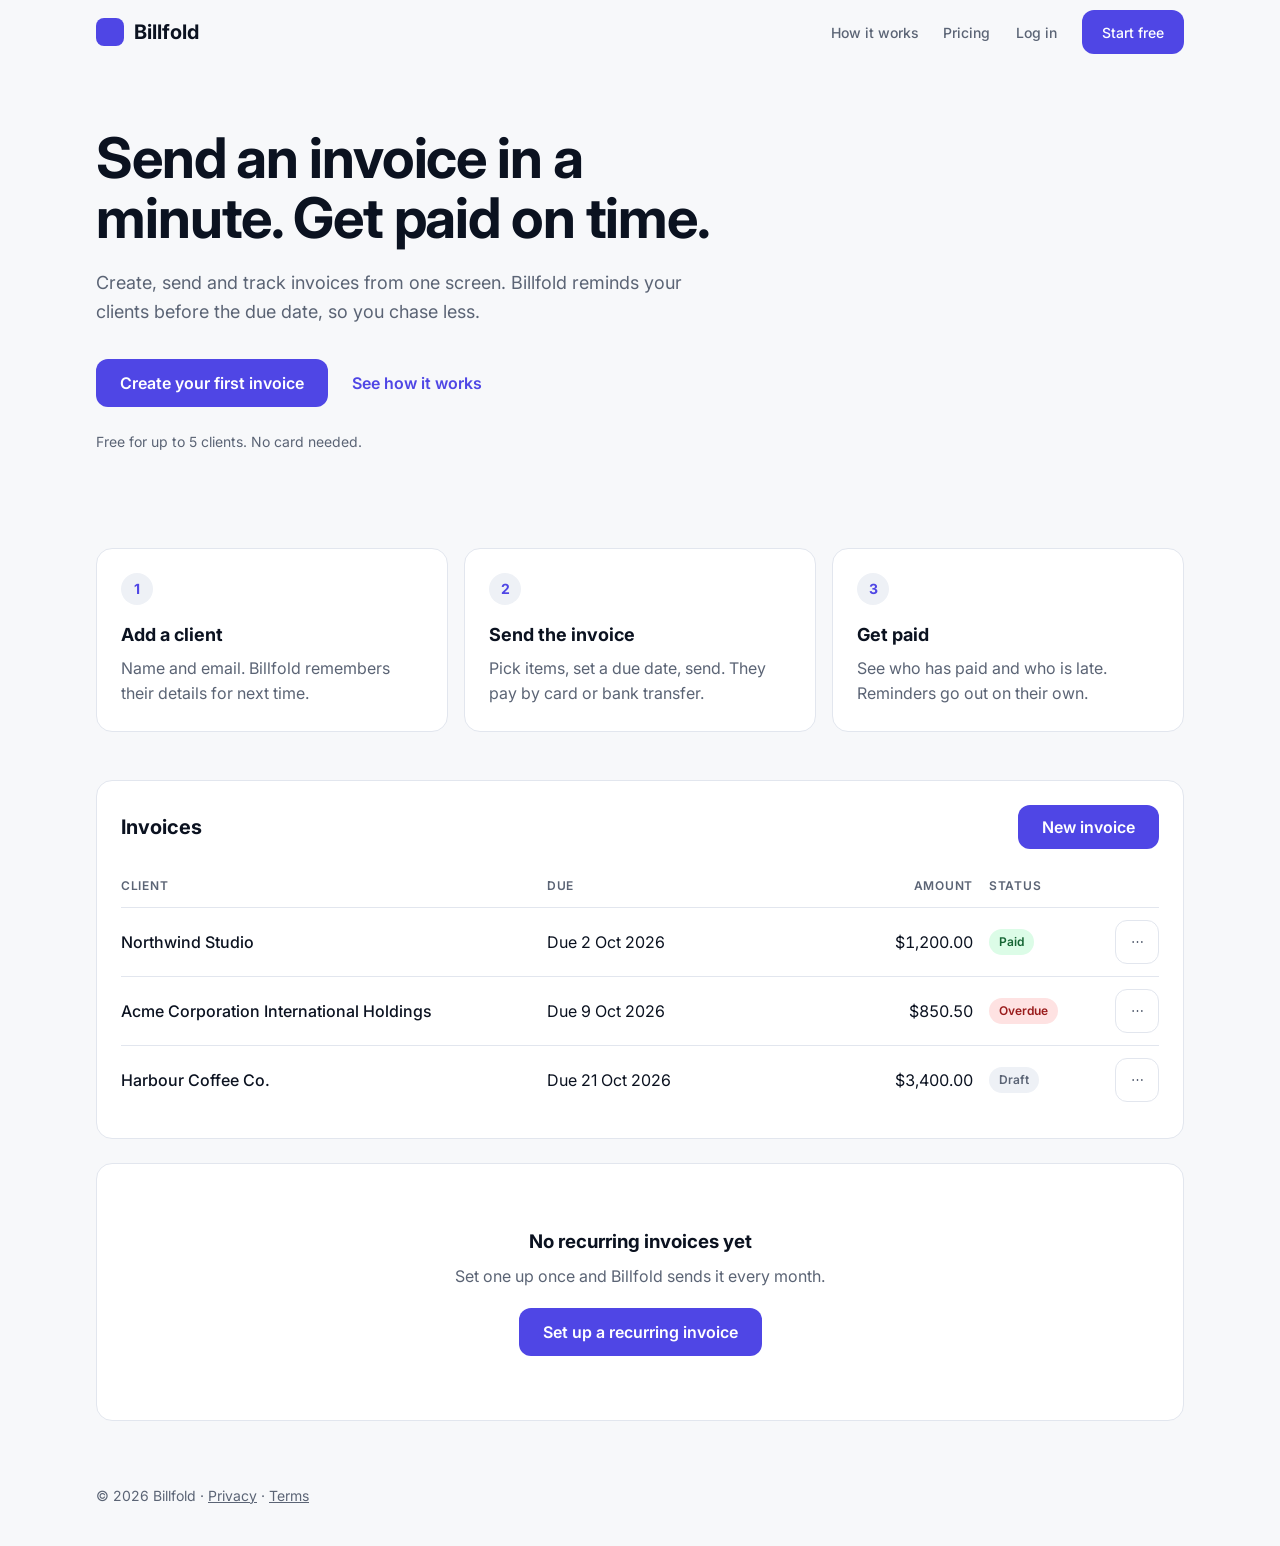
==== examples/billfold/after/index.html @ a7d123ca "Before/after demo and example audit" ====
<!doctype html>
<html lang="en">
<head>
<meta charset="utf-8">
<meta name="viewport" content="width=device-width, initial-scale=1">
<title>Billfold: send invoices, get paid on time</title>
<link href="https://fonts.googleapis.com/css2?family=Inter:wght@400;500;600;700&display=swap" rel="stylesheet">
<link rel="stylesheet" href="tokens.css">
<style>
  :root{--font-heading:"Inter",system-ui,sans-serif;--primary:#4f46e5;--focus:#4f46e5}
  *{box-sizing:border-box}
  body{margin:0}
  .wrap{max-width:1120px;margin:0 auto;padding:0 var(--space-4)}
  header{position:sticky;top:0;z-index:5;background:transparent;transition:background var(--dur-base)}
  header .wrap{display:flex;align-items:center;justify-content:space-between;height:64px}
  .logo{font:700 20px var(--font-heading);color:var(--fg);text-decoration:none;display:flex;align-items:center;gap:10px;min-height:44px}
  .logo i{width:28px;height:28px;border-radius:8px;background:var(--primary);display:inline-block}
  nav.links{display:flex;gap:var(--space-6);align-items:center}
  nav.links a{color:var(--fg-muted);text-decoration:none;font-size:var(--text-sm);font-weight:500;display:inline-flex;align-items:center;justify-content:center;min-height:44px;min-width:44px}
  nav.links a.btn{color:var(--primary-fg);padding:0 var(--space-5)}
  .menu{display:none;min-width:44px;min-height:44px;border:1px solid var(--border);border-radius:var(--radius-md);background:var(--surface);color:var(--fg);font:500 var(--text-sm) var(--font-body);padding:0 14px}
  .btn{display:inline-flex;align-items:center;justify-content:center;min-height:48px;padding:0 var(--space-6);border-radius:var(--radius-md);font:600 var(--text-base) var(--font-body);text-decoration:none;border:0;cursor:pointer}
  .btn-primary{background:var(--primary);color:var(--primary-fg)}
  .btn-link{color:var(--primary);background:none;padding:0 var(--space-3)}
  .hero{padding:var(--space-16) 0 var(--space-12)}
  .hero h1{font:700 clamp(36px,6vw,56px)/1.08 var(--font-heading);letter-spacing:-.02em;margin:0;max-width:760px;text-wrap:balance}
  .hero p{font-size:var(--text-lg);color:var(--fg-muted);max-width:600px;margin:var(--space-5) 0 var(--space-8);line-height:1.6}
  .cta{display:flex;flex-wrap:wrap;gap:var(--space-3);align-items:center}
  .proof{margin-top:var(--space-6);font-size:var(--text-sm);color:var(--fg-muted)}
  .steps{display:grid;grid-template-columns:repeat(3,minmax(0,1fr));gap:var(--space-4);padding:var(--space-12) 0}
  .step{background:var(--surface);border:1px solid var(--border);border-radius:var(--radius-lg);padding:var(--space-6)}
  .step b{display:grid;place-items:center;width:32px;height:32px;border-radius:50%;background:var(--surface-2);color:var(--primary);font-size:var(--text-sm)}
  .step h3{font-size:var(--text-lg);margin:var(--space-4) 0 var(--space-2)}
  .step p{color:var(--fg-muted);margin:0;line-height:1.6}
  .panel{background:var(--surface);border:1px solid var(--border);border-radius:var(--radius-lg);padding:var(--space-6);margin-bottom:var(--space-6)}
  .panel-head{display:flex;justify-content:space-between;align-items:center;gap:var(--space-4);margin-bottom:var(--space-4)}
  .panel h2{font-size:var(--text-xl);margin:0}
  .rows{display:grid;gap:0}
  .row{display:grid;grid-template-columns:minmax(0,2fr) 1fr 1fr 110px 44px;align-items:center;gap:var(--space-4);padding:var(--space-3) 0;border-top:1px solid var(--border)}
  .row.h{color:var(--fg-muted);font-size:var(--text-xs);font-weight:600;text-transform:uppercase;letter-spacing:.06em;border-top:0}
  .name{min-width:0;overflow:hidden;text-overflow:ellipsis;white-space:nowrap;font-weight:500}
  .amt{font-variant-numeric:tabular-nums;text-align:right}
  .chip{justify-self:start;white-space:nowrap;font-size:var(--text-xs);font-weight:600;padding:4px 10px;border-radius:var(--radius-pill)}
  .chip.paid{background:#dcfce7;color:#166534}.chip.over{background:#fee2e2;color:#991b1b}.chip.draft{background:var(--surface-2);color:var(--fg-muted)}
  .icon{width:44px;height:44px;border-radius:var(--radius-md);border:1px solid var(--border);background:var(--surface);color:var(--fg-muted);cursor:pointer}
  .empty{text-align:center;padding:var(--space-10) var(--space-4)}
  .empty h3{margin:0 0 var(--space-2)}.empty p{color:var(--fg-muted);margin:0 0 var(--space-5)}
  footer{padding:var(--space-10) 0;color:var(--fg-muted);font-size:var(--text-sm)}
  @media (max-width:720px){
    nav.links a{display:none}.menu{display:inline-flex;align-items:center}
    .steps{grid-template-columns:1fr}
    .row{grid-template-columns:minmax(0,1fr) auto;row-gap:4px}
    .row.h{display:none}
    .row .due{grid-column:1;color:var(--fg-muted);font-size:var(--text-sm)}
    .row .amt{grid-row:1;grid-column:2}
    .row .chip{grid-column:2;justify-self:end}
    .row .icon{display:none}
  }
</style>
</head>
<body>
<header><div class="wrap"><a class="logo" href="#"><i></i>Billfold</a>
  <nav class="links" aria-label="Main"><a href="#how">How it works</a><a href="#pricing">Pricing</a><a href="#login">Log in</a><a class="btn btn-primary" href="#start" style="min-height:44px">Start free</a></nav>
  <button class="menu" aria-label="Open menu">Menu</button></div></header>
<main class="wrap">
  <section class="hero">
    <h1>Send an invoice in a minute. Get paid on time.</h1>
    <p>Create, send and track invoices from one screen. Billfold reminds your clients before the due date, so you chase less.</p>
    <div class="cta"><a class="btn btn-primary" href="#start">Create your first invoice</a><a class="btn btn-link" href="#how">See how it works</a></div>
    <div class="proof">Free for up to 5 clients. No card needed.</div>
  </section>
  <section class="steps" id="how">
    <div class="step"><b>1</b><h3>Add a client</h3><p>Name and email. Billfold remembers their details for next time.</p></div>
    <div class="step"><b>2</b><h3>Send the invoice</h3><p>Pick items, set a due date, send. They pay by card or bank transfer.</p></div>
    <div class="step"><b>3</b><h3>Get paid</h3><p>See who has paid and who is late. Reminders go out on their own.</p></div>
  </section>
  <section class="panel" aria-labelledby="inv">
    <div class="panel-head"><h2 id="inv">Invoices</h2><a class="btn btn-primary" href="#new" style="min-height:44px">New invoice</a></div>
    <div class="rows" role="table">
      <div class="row h" role="row"><span>Client</span><span>Due</span><span class="amt">Amount</span><span>Status</span><span></span></div>
      <div class="row" role="row"><span class="name">Northwind Studio</span><span class="due">Due 2 Oct 2026</span><span class="amt">$1,200.00</span><span class="chip paid">Paid</span><button class="icon" aria-label="More actions for Northwind Studio">⋯</button></div>
      <div class="row" role="row"><span class="name">Acme Corporation International Holdings</span><span class="due">Due 9 Oct 2026</span><span class="amt">$850.50</span><span class="chip over">Overdue</span><button class="icon" aria-label="More actions for Acme Corporation">⋯</button></div>
      <div class="row" role="row"><span class="name">Harbour Coffee Co.</span><span class="due">Due 21 Oct 2026</span><span class="amt">$3,400.00</span><span class="chip draft">Draft</span><button class="icon" aria-label="More actions for Harbour Coffee">⋯</button></div>
    </div>
  </section>
  <section class="panel">
    <div class="empty"><h3>No recurring invoices yet</h3><p>Set one up once and Billfold sends it every month.</p><a class="btn btn-primary" href="#recurring">Set up a recurring invoice</a></div>
  </section>
</main>
<footer><div class="wrap">© 2026 Billfold · <a href="#privacy" style="color:inherit">Privacy</a> · <a href="#terms" style="color:inherit">Terms</a></div></footer>
</body>
</html>
---- examples/billfold/after/tokens.css ----
/* Starter tokens. Light values on :root; dark values for both the OS setting and an explicit
   data-theme toggle. Replace the brand hue (--primary) and keep the roles. */
:root {
  --bg: #f7f8fa;
  --surface: #ffffff;
  --surface-2: #eef1f6;
  --fg: #0b1220;
  --fg-muted: #5b6475;
  --border: #e2e6ee;
  --primary: #2563eb;
  --primary-fg: #ffffff;
  --success: #059669;
  --warning: #d97706;
  --danger: #dc2626;
  --focus: #2563eb;

  --font-heading: "Oswald", "Arial Narrow", system-ui, sans-serif;
  --font-body: "Inter", system-ui, -apple-system, "Segoe UI", sans-serif;
  --font-mono: "JetBrains Mono", ui-monospace, monospace;

  --text-xs: 12px; --text-sm: 14px; --text-base: 16px; --text-lg: 18px; --text-xl: 20px;
  --text-2xl: 24px; --text-3xl: 30px; --text-4xl: 36px; --text-5xl: 48px; --text-6xl: 60px;

  --space-1: 4px; --space-2: 8px; --space-3: 12px; --space-4: 16px; --space-5: 20px;
  --space-6: 24px; --space-8: 32px; --space-10: 40px; --space-12: 48px; --space-16: 64px;

  --radius-sm: 8px; --radius-md: 12px; --radius-lg: 16px; --radius-xl: 24px; --radius-pill: 999px;

  --shadow-1: 0 1px 2px rgba(11, 18, 32, .06), 0 2px 8px rgba(11, 18, 32, .06);
  --shadow-2: 0 8px 24px rgba(11, 18, 32, .10), 0 2px 6px rgba(11, 18, 32, .06);

  --dur-fast: 120ms; --dur-base: 200ms; --dur-slow: 320ms;
  --ease-out: cubic-bezier(.22, 1, .36, 1);
  --ease-in-out: cubic-bezier(.65, 0, .35, 1);

  color-scheme: light;
}

@media (prefers-color-scheme: dark) {
  :root:not([data-theme="light"]) {
    --bg: #0a0d14; --surface: #121722; --surface-2: #1a2130; --fg: #f1f4f9; --fg-muted: #9aa4b5;
    --border: #252d3d; --primary: #3b82f6; --primary-fg: #ffffff; --success: #34d399; --warning: #fbbf24;
    --danger: #f87171; --focus: #60a5fa;
    --shadow-1: 0 1px 2px rgba(0, 0, 0, .4); --shadow-2: 0 10px 30px rgba(0, 0, 0, .5);
    color-scheme: dark;
  }
}
:root[data-theme="dark"] {
  --bg: #0a0d14; --surface: #121722; --surface-2: #1a2130; --fg: #f1f4f9; --fg-muted: #9aa4b5;
  --border: #252d3d; --primary: #3b82f6; --primary-fg: #ffffff; --success: #34d399; --warning: #fbbf24;
  --danger: #f87171; --focus: #60a5fa;
  --shadow-1: 0 1px 2px rgba(0, 0, 0, .4); --shadow-2: 0 10px 30px rgba(0, 0, 0, .5);
  color-scheme: dark;
}

body { background: var(--bg); color: var(--fg); font: 400 var(--text-base)/1.5 var(--font-body); }
:focus-visible { outline: 2px solid var(--focus); outline-offset: 2px; }
.num { font-variant-numeric: tabular-nums; }
@media (prefers-reduced-motion: reduce) {
  *, *::before, *::after { animation-duration: .01ms !important; transition-duration: .01ms !important; }
}
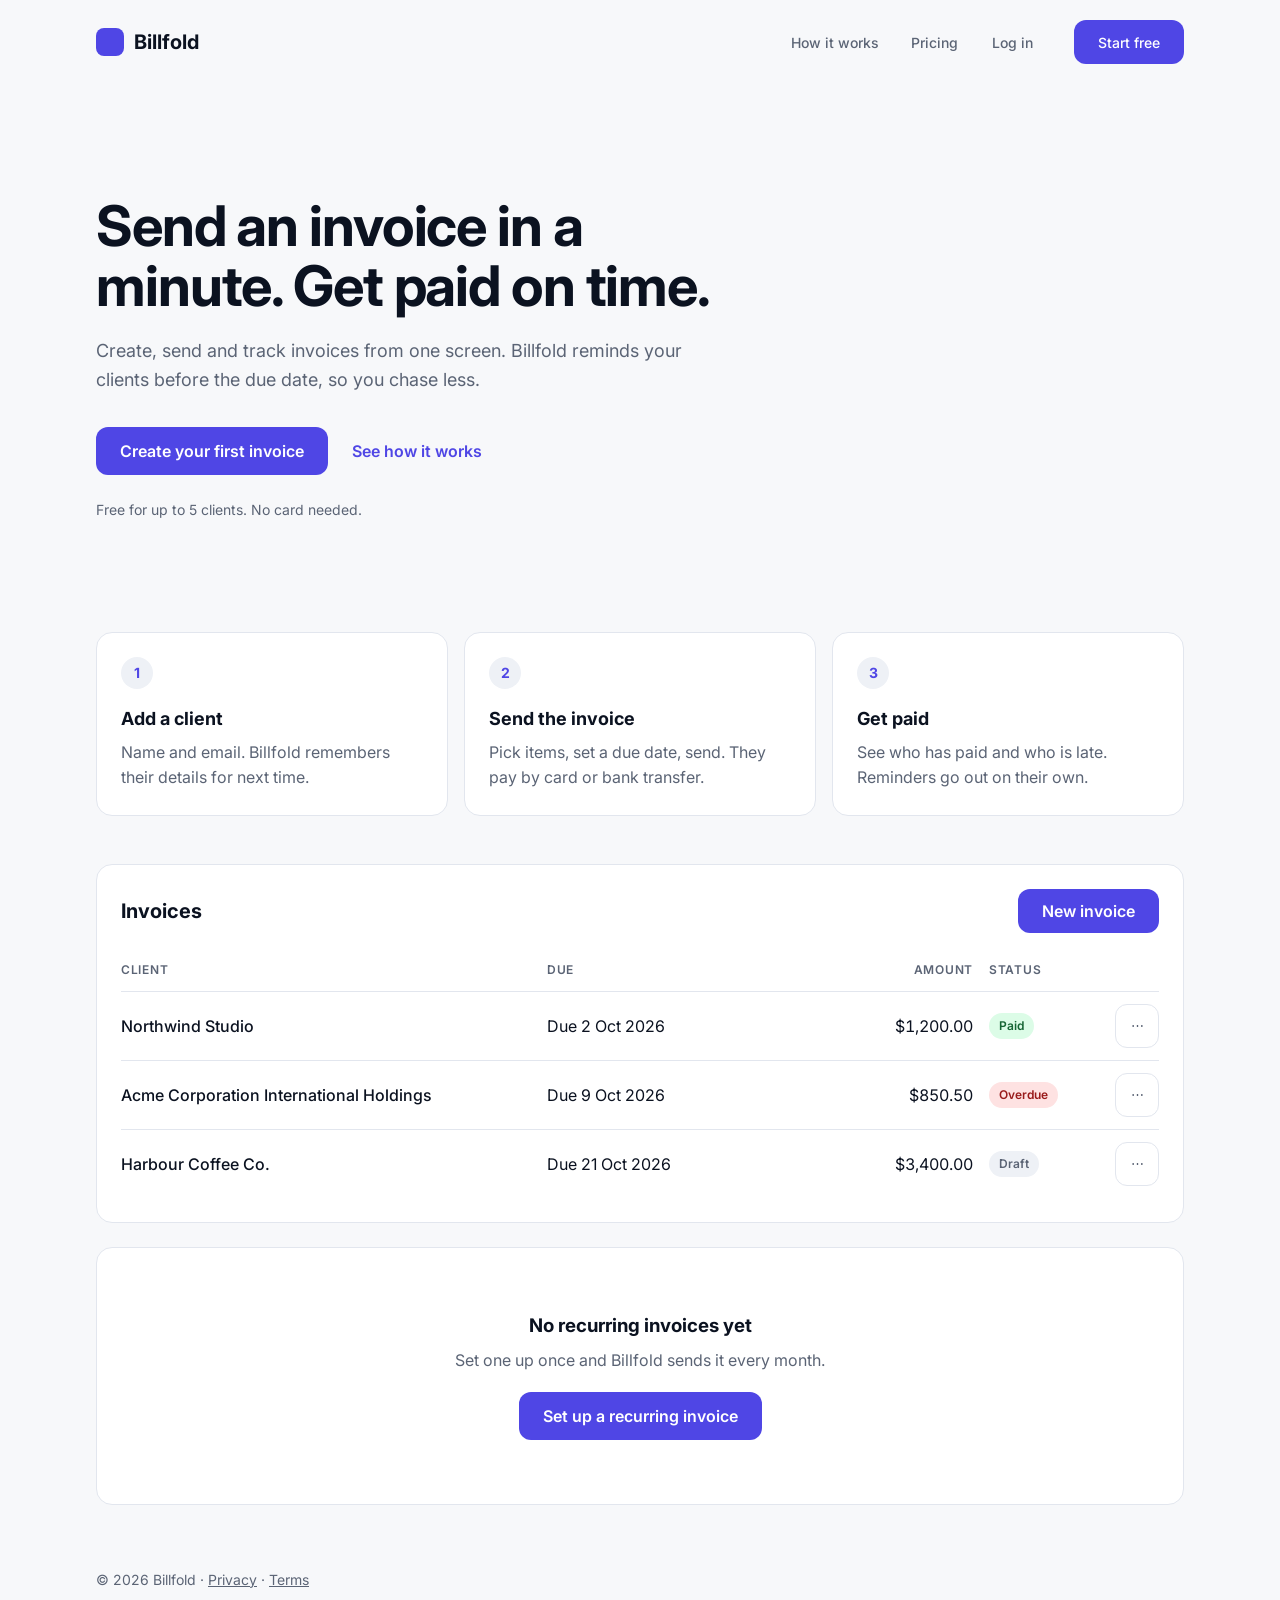
==== commit 4e85ec99: "Device frames for the before/after, roomier header in the demo" ====
--- a/examples/billfold/after/index.html
+++ b/examples/billfold/after/index.html
@@ -12,17 +12,17 @@
   body{margin:0}
   .wrap{max-width:1120px;margin:0 auto;padding:0 var(--space-4)}
   header{position:sticky;top:0;z-index:5;background:transparent;transition:background var(--dur-base)}
-  header .wrap{display:flex;align-items:center;justify-content:space-between;height:64px}
+  header .wrap{display:flex;align-items:center;justify-content:space-between;height:84px}
   .logo{font:700 20px var(--font-heading);color:var(--fg);text-decoration:none;display:flex;align-items:center;gap:10px;min-height:44px}
   .logo i{width:28px;height:28px;border-radius:8px;background:var(--primary);display:inline-block}
-  nav.links{display:flex;gap:var(--space-6);align-items:center}
+  nav.links{display:flex;gap:var(--space-8);align-items:center}
   nav.links a{color:var(--fg-muted);text-decoration:none;font-size:var(--text-sm);font-weight:500;display:inline-flex;align-items:center;justify-content:center;min-height:44px;min-width:44px}
-  nav.links a.btn{color:var(--primary-fg);padding:0 var(--space-5)}
+  nav.links a.btn{color:var(--primary-fg);padding:0 var(--space-6);margin-left:var(--space-2)}
   .menu{display:none;min-width:44px;min-height:44px;border:1px solid var(--border);border-radius:var(--radius-md);background:var(--surface);color:var(--fg);font:500 var(--text-sm) var(--font-body);padding:0 14px}
   .btn{display:inline-flex;align-items:center;justify-content:center;min-height:48px;padding:0 var(--space-6);border-radius:var(--radius-md);font:600 var(--text-base) var(--font-body);text-decoration:none;border:0;cursor:pointer}
   .btn-primary{background:var(--primary);color:var(--primary-fg)}
   .btn-link{color:var(--primary);background:none;padding:0 var(--space-3)}
-  .hero{padding:var(--space-16) 0 var(--space-12)}
+  .hero{padding:112px 0 var(--space-16)}
   .hero h1{font:700 clamp(36px,6vw,56px)/1.08 var(--font-heading);letter-spacing:-.02em;margin:0;max-width:760px;text-wrap:balance}
   .hero p{font-size:var(--text-lg);color:var(--fg-muted);max-width:600px;margin:var(--space-5) 0 var(--space-8);line-height:1.6}
   .cta{display:flex;flex-wrap:wrap;gap:var(--space-3);align-items:center}
@@ -47,6 +47,7 @@
   .empty h3{margin:0 0 var(--space-2)}.empty p{color:var(--fg-muted);margin:0 0 var(--space-5)}
   footer{padding:var(--space-10) 0;color:var(--fg-muted);font-size:var(--text-sm)}
   @media (max-width:720px){
+    header .wrap{height:72px}.hero{padding:56px 0 var(--space-10)}
     nav.links a{display:none}.menu{display:inline-flex;align-items:center}
     .steps{grid-template-columns:1fr}
     .row{grid-template-columns:minmax(0,1fr) auto;row-gap:4px}
@@ -56,12 +57,24 @@
     .row .chip{grid-column:2;justify-self:end}
     .row .icon{display:none}
   }
+  .sheet{position:fixed;inset:0;background:rgba(11,18,32,.45);display:none;z-index:20}
+  .sheet.open{display:block}
+  .sheet nav{position:absolute;left:0;right:0;top:0;background:var(--surface);padding:var(--space-4);display:grid;gap:var(--space-1);border-bottom:1px solid var(--border)}
+  .sheet a,.sheet button{display:flex;align-items:center;min-height:48px;padding:0 var(--space-3);border-radius:var(--radius-md);color:var(--fg);text-decoration:none;font:500 var(--text-base) var(--font-body);background:none;border:0;text-align:left}
+  .acts{position:relative}
+  .pop{position:absolute;right:0;top:48px;background:var(--surface);border:1px solid var(--border);border-radius:var(--radius-md);box-shadow:var(--shadow-2);padding:var(--space-2);display:none;z-index:4;min-width:200px}
+  .pop.open{display:block}
+  .pop button{display:flex;width:100%;min-height:44px;align-items:center;padding:0 var(--space-3);background:none;border:0;border-radius:var(--radius-sm);font:500 var(--text-sm) var(--font-body);color:var(--fg);cursor:pointer}
+  .pop .danger{color:var(--danger)}
+  .toast{position:fixed;left:50%;bottom:24px;transform:translateX(-50%);background:var(--fg);color:var(--bg);padding:12px 16px;border-radius:var(--radius-md);display:none;gap:16px;align-items:center;font-size:var(--text-sm);z-index:30}
+  .toast.show{display:flex}.toast button{background:none;border:0;color:inherit;font:600 var(--text-sm) var(--font-body);text-decoration:underline;min-height:44px;cursor:pointer}
 </style>
 </head>
 <body>
 <header><div class="wrap"><a class="logo" href="#"><i></i>Billfold</a>
   <nav class="links" aria-label="Main"><a href="#how">How it works</a><a href="#pricing">Pricing</a><a href="#login">Log in</a><a class="btn btn-primary" href="#start" style="min-height:44px">Start free</a></nav>
-  <button class="menu" aria-label="Open menu">Menu</button></div></header>
+  <button class="menu" aria-label="Open menu" aria-expanded="false" aria-controls="sheet">Menu</button></div></header>
+<div class="sheet" id="sheet"><nav aria-label="Mobile"><a href="#how">How it works</a><a href="#pricing">Pricing</a><a href="#login">Log in</a><a href="#start" style="background:var(--primary);color:var(--primary-fg);justify-content:center">Start free</a><button data-close>Close</button></nav></div>
 <main class="wrap">
   <section class="hero">
     <h1>Send an invoice in a minute. Get paid on time.</h1>
@@ -78,9 +91,9 @@
     <div class="panel-head"><h2 id="inv">Invoices</h2><a class="btn btn-primary" href="#new" style="min-height:44px">New invoice</a></div>
     <div class="rows" role="table">
       <div class="row h" role="row"><span>Client</span><span>Due</span><span class="amt">Amount</span><span>Status</span><span></span></div>
-      <div class="row" role="row"><span class="name">Northwind Studio</span><span class="due">Due 2 Oct 2026</span><span class="amt">$1,200.00</span><span class="chip paid">Paid</span><button class="icon" aria-label="More actions for Northwind Studio">⋯</button></div>
-      <div class="row" role="row"><span class="name">Acme Corporation International Holdings</span><span class="due">Due 9 Oct 2026</span><span class="amt">$850.50</span><span class="chip over">Overdue</span><button class="icon" aria-label="More actions for Acme Corporation">⋯</button></div>
-      <div class="row" role="row"><span class="name">Harbour Coffee Co.</span><span class="due">Due 21 Oct 2026</span><span class="amt">$3,400.00</span><span class="chip draft">Draft</span><button class="icon" aria-label="More actions for Harbour Coffee">⋯</button></div>
+      <div class="row" role="row"><span class="name">Northwind Studio</span><span class="due">Due 2 Oct 2026</span><span class="amt">$1,200.00</span><span class="chip paid">Paid</span><span class="acts"><button class="icon" aria-haspopup="menu" aria-label="More actions for Northwind Studio">⋯</button><span class="pop" role="menu"><button role="menuitem">Send reminder</button><button role="menuitem">Download PDF</button><button role="menuitem" class="danger" data-del>Delete invoice</button></span></span></div>
+      <div class="row" role="row"><span class="name">Acme Corporation International Holdings</span><span class="due">Due 9 Oct 2026</span><span class="amt">$850.50</span><span class="chip over">Overdue</span><span class="acts"><button class="icon" aria-haspopup="menu" aria-label="More actions for Acme Corporation">⋯</button><span class="pop" role="menu"><button role="menuitem">Send reminder</button><button role="menuitem">Download PDF</button><button role="menuitem" class="danger" data-del>Delete invoice</button></span></span></div>
+      <div class="row" role="row"><span class="name">Harbour Coffee Co.</span><span class="due">Due 21 Oct 2026</span><span class="amt">$3,400.00</span><span class="chip draft">Draft</span><span class="acts"><button class="icon" aria-haspopup="menu" aria-label="More actions for Harbour Coffee">⋯</button><span class="pop" role="menu"><button role="menuitem">Send reminder</button><button role="menuitem">Download PDF</button><button role="menuitem" class="danger" data-del>Delete invoice</button></span></span></div>
     </div>
   </section>
   <section class="panel">
@@ -88,5 +101,17 @@
   </section>
 </main>
 <footer><div class="wrap">© 2026 Billfold · <a href="#privacy" style="color:inherit">Privacy</a> · <a href="#terms" style="color:inherit">Terms</a></div></footer>
+<div class="toast" role="status" aria-live="polite" id="toast"><span>Invoice deleted.</span><button id="undo">Undo</button></div>
+<script>
+const sheet=document.getElementById('sheet'),menu=document.querySelector('.menu');
+menu.onclick=()=>{sheet.classList.add('open');menu.setAttribute('aria-expanded','true')};
+sheet.onclick=e=>{if(e.target===sheet||e.target.matches('[data-close],a')){sheet.classList.remove('open');menu.setAttribute('aria-expanded','false')}};
+document.querySelectorAll('.acts').forEach(a=>{const b=a.querySelector('.icon'),p=a.querySelector('.pop');b.onclick=e=>{e.stopPropagation();document.querySelectorAll('.pop.open').forEach(x=>x!==p&&x.classList.remove('open'));p.classList.toggle('open')}});
+document.addEventListener('click',()=>document.querySelectorAll('.pop.open').forEach(p=>p.classList.remove('open')));
+// delete without a browser dialog: remove the row, offer undo for a few seconds
+let last=null,timer=null;const toast=document.getElementById('toast');
+document.querySelectorAll('[data-del]').forEach(d=>d.onclick=()=>{const row=d.closest('.row');last={row,next:row.nextSibling};row.remove();toast.classList.add('show');clearTimeout(timer);timer=setTimeout(()=>toast.classList.remove('show'),5000)});
+document.getElementById('undo').onclick=()=>{if(last){last.row.parentNode||document.querySelector('.rows').insertBefore(last.row,last.next);toast.classList.remove('show');last=null}};
+</script>
 </body>
 </html>
